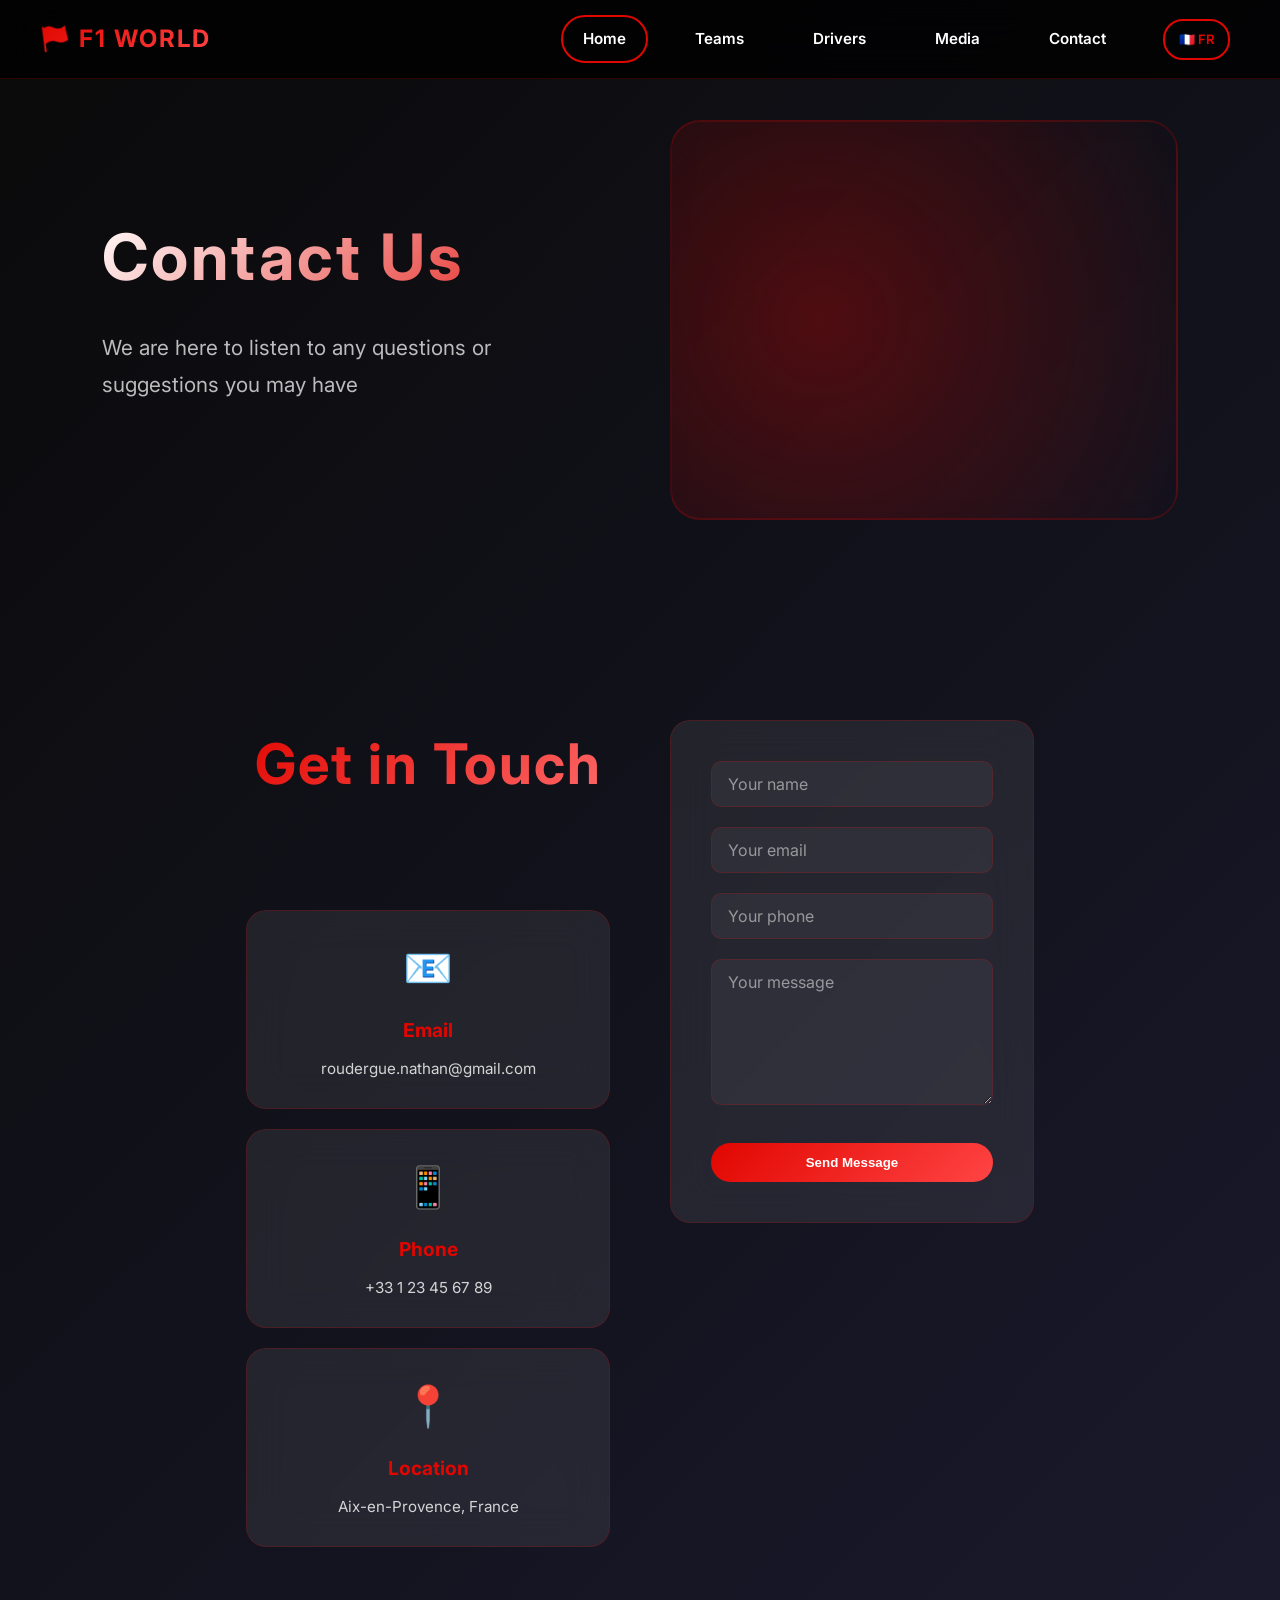
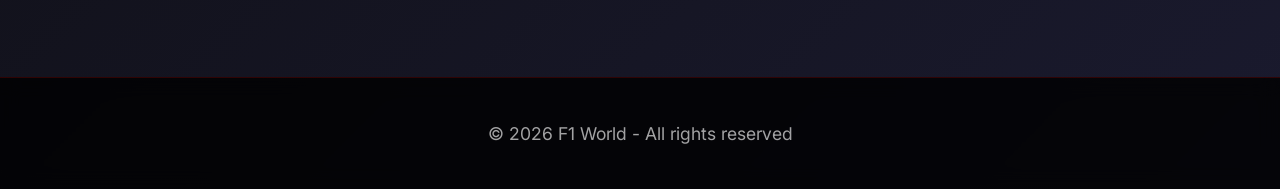
==== contact-en.html @ 401983ed "Add files via upload" ====
<!DOCTYPE html>
<html lang="en">
<head>
<meta charset="UTF-8">
<meta name="viewport" content="width=device-width, initial-scale=1.0">
<meta name="description" content="F1 World - Contact us">
<title>Contact - F1 World</title>
<link rel="stylesheet" href="style.css">
</head>
<body>

  <!-- HEADER -->
  <header>
    <div class="logo">🏁 F1 WORLD</div>
    <nav>
      <a href="index-en.html" class="active">Home</a>
      <a href="equipes-en.html">Teams</a>
      <a href="pilotes-en.html">Drivers</a>
      <a href="media-en.html">Media</a>
      <a href="contact-en.html">Contact</a>
      <a href="contact.html" class="lang-switcher">🇫🇷 FR</a>
    </nav>
  </header>

  <!-- HERO SECTION -->
  <section class="hero">
    <div class="hero-content">
      <h1>Contact Us</h1>
      <p class="hero-subtitle">We are here to listen to any questions or suggestions you may have</p>
    </div>
    <div class="hero-visual">
      <div class="animated-bg"></div>
    </div>
  </section>

  <!-- CONTACT SECTION -->
  <section class="contact-section">
    <div class="contact-container">
      <div class="contact-info">
        <h2>Get in Touch</h2>
        <div class="info-cards">
          <div class="info-card">
            <div class="info-icon">📧</div>
            <h3>Email</h3>
            <p>roudergue.nathan@gmail.com</p>
          </div>
          <div class="info-card">
            <div class="info-icon">📱</div>
            <h3>Phone</h3>
            <p>+33 1 23 45 67 89</p>
          </div>
          <div class="info-card">
            <div class="info-icon">📍</div>
            <h3>Location</h3>
            <p>Aix-en-Provence, France</p>
          </div>
        </div>
      </div>

      <form class="contact-form">
        <div class="form-group">
          <input type="text" placeholder="Your name" required>
        </div>

        <div class="form-group">
          <input type="email" placeholder="Your email" required>
        </div>

        <div class="form-group">
          <input type="tel" placeholder="Your phone">
        </div>

        <div class="form-group">
          <textarea placeholder="Your message" rows="6" required></textarea>
        </div>

        <button type="submit" class="btn btn-primary">Send Message</button>
      </form>
    </div>
  </section>

  <!-- FOOTER -->
  <footer>
    <div class="footer-content">
      <p>&copy; 2026 F1 World - All rights reserved</p>
    </div>
    <img class="f1-car" src="https://upload.wikimedia.org/wikipedia/commons/3/33/F1.svg" alt="F1 Car">
  </footer>

</body>
</html>
---- style.css ----
@import url('https://fonts.googleapis.com/css2?family=Orbitron:wght@400;700&family=Inter:wght@400;600;700&display=swap');

*{
margin:0;
padding:0;
box-sizing:border-box;
}

:root {
  --primary: #e10600;
  --dark-bg: #0a0a0a;
  --card-bg: rgba(255, 255, 255, 0.08);
  --transition: all 0.3s cubic-bezier(0.4, 0, 0.2, 1);
}

body{
font-family:'Inter','Orbitron', sans-serif;
background:linear-gradient(135deg,#0a0a0a 0%,#1a1a2e 100%);
color:white;
overflow-x:hidden;
line-height:1.6;
}

/* HEADER */
header{
position:fixed;
width:100%;
top:0;
display:flex;
justify-content:space-between;
align-items:center;
padding:15px 40px;
background:rgba(0,0,0,0.8);
backdrop-filter:blur(20px);
border-bottom:1px solid rgba(225,6,0,0.2);
z-index:1000;
transition:var(--transition);
}

header:hover{
background:rgba(0,0,0,0.95);
border-bottom-color:rgba(225,6,0,0.5);
}

.logo{
font-size:24px;
font-weight:700;
background:linear-gradient(135deg,#e10600,#ff4444);
-webkit-background-clip:text;
-webkit-text-fill-color:transparent;
background-clip:text;
letter-spacing:2px;
}

nav{
display:flex;
align-items:center;
gap:5px;
}

nav a{
color:white;
text-decoration:none;
margin:0 10px;
padding:10px 20px;
border-radius:25px;
border:2px solid transparent;
background:transparent;
cursor:pointer;
font-weight:600;
transition:var(--transition);
position:relative;
overflow:hidden;
font-size:0.95rem;
}

nav a::before{
content:'';
position:absolute;
inset:0;
background:#e10600;
z-index:-1;
border-radius:25px;
transform:scaleX(0);
transform-origin:left;
transition:var(--transition);
}

nav a:hover{
transform:translateY(-2px);
border-color:#e10600;
}

nav a:hover::before{
transform:scaleX(1);
}

nav a.active{
border-color:#e10600;
}

.lang-switcher{
margin-left:20px;
padding:8px 14px;
border:2px solid #e10600;
border-radius:20px;
font-size:13px;
font-weight:600;
transition:var(--transition);
background:transparent;
color:#e10600;
}

.lang-switcher:hover{
background-color:#e10600;
color:#000;
transform:translateY(-2px);
box-shadow:0 8px 20px rgba(225,6,0,0.4);
}

/* SECTIONS */
section{
padding:120px 8%;
display:flex;
flex-direction:column;
justify-content:center;
}

h2{
text-align:center;
margin-bottom:60px;
font-size:3.5rem;
font-weight:700;
background:linear-gradient(135deg,#e10600,#ff6b6b);
-webkit-background-clip:text;
-webkit-text-fill-color:transparent;
background-clip:text;
letter-spacing:2px;
}

h1{
font-size:4rem;
font-weight:700;
margin-bottom:20px;
letter-spacing:3px;
background:linear-gradient(135deg,#ffffff,#e10600);
-webkit-background-clip:text;
-webkit-text-fill-color:transparent;
background-clip:text;
}

p{
font-family:'Inter',sans-serif;
font-size:1.1rem;
line-height:1.8;
opacity:0.9;
}

/* HERO SECTION */
.hero{
display:grid;
grid-template-columns:1fr 1fr;
gap:60px;
align-items:center;
}

.hero-content{
z-index:2;
}

.hero-subtitle{
font-size:1.3rem;
color:rgba(255,255,255,0.8);
margin-bottom:30px;
}

.hero-visual{
position:relative;
height:400px;
}

.animated-bg{
position:absolute;
inset:0;
background:radial-gradient(circle at 30% 50%, rgba(225,6,0,0.3), transparent);
animation:pulse 4s ease-in-out infinite;
border-radius:30px;
border:2px solid rgba(225,6,0,0.2);
backdrop-filter:blur(10px);
}

@keyframes pulse{
0%, 100%{
transform:scale(1);
}
50%{
transform:scale(1.05);
}
}

/* INTRO SECTION */
.intro{
text-align:center;
}

.intro-container{
max-width:1000px;
margin:0 auto;
}

.features{
display:grid;
grid-template-columns:repeat(auto-fit,minmax(250px,1fr));
gap:30px;
margin-top:50px;
}

.feature-card{
background:var(--card-bg);
backdrop-filter:blur(20px);
border:2px solid rgba(225,6,0,0.2);
border-radius:20px;
padding:35px 25px;
text-align:center;
transition:var(--transition);
position:relative;
overflow:hidden;
}

.feature-card::before{
content:'';
position:absolute;
inset:0;
background:linear-gradient(135deg,rgba(225,6,0,0.15),transparent);
opacity:0;
transition:var(--transition);
}

.feature-card:hover{
transform:translateY(-15px);
border-color:#e10600;
box-shadow:0 20px 60px rgba(225,6,0,0.4);
}

.feature-card:hover::before{
opacity:1;
}

.feature-icon{
font-size:3rem;
margin-bottom:15px;
display:block;
}

.feature-card h3{
color:#e10600;
margin-bottom:12px;
font-size:1.4rem;
}

.feature-card p{
opacity:0.8;
margin-bottom:15px;
}

.feature-link{
color:#e10600;
font-size:1.5rem;
transition:var(--transition);
text-decoration:none;
}

.feature-link:hover{
transform:translateX(5px);
}

/* CARDS */
.cards{
display:grid;
grid-template-columns:repeat(auto-fit,minmax(280px,1fr));
gap:30px;
margin-top:40px;
}

.card{
background:var(--card-bg);
backdrop-filter:blur(20px);
border:1px solid rgba(225,6,0,0.2);
border-radius:25px;
overflow:hidden;
transition:var(--transition);
box-shadow:0 8px 32px rgba(0,0,0,0.3);
position:relative;
}

.card::before{
content:'';
position:absolute;
inset:0;
background:linear-gradient(135deg,rgba(225,6,0,0.1),transparent);
opacity:0;
transition:var(--transition);
pointer-events:none;
z-index:1;
}

.card img{
width:100%;
height:220px;
object-fit:cover;
transition:var(--transition);
}

.card-content{
padding:25px;
text-align:center;
position:relative;
z-index:2;
}

.card-content h3{
margin-bottom:12px;
font-size:1.3rem;
color:#e10600;
}

.card-content p{
font-size:0.95rem;
color:rgba(255,255,255,0.8);
}

.card:hover{
transform:translateY(-15px);
border-color:#e10600;
box-shadow:0 20px 60px rgba(225,6,0,0.4);
}

.card:hover img{
scale:1.1;
}

.card:hover::before{
opacity:1;
}

/* VIDEO */
iframe{
border-radius:25px;
border:2px solid rgba(225,6,0,0.2);
box-shadow:0 20px 60px rgba(225,6,0,0.3);
transition:var(--transition);
width:100%;
max-width:100%;
aspect-ratio:16/9;
}

iframe:hover{
border-color:#e10600;
box-shadow:0 25px 70px rgba(225,6,0,0.5);
}

/* CONTACT SECTION */
.contact-section{
padding:80px 8%;
}

.contact-container{
display:grid;
grid-template-columns:1fr 1fr;
gap:60px;
align-items:start;
max-width:1200px;
margin:0 auto;
}

.contact-info{
display:flex;
flex-direction:column;
}

.info-cards{
display:grid;
grid-template-columns:1fr;
gap:20px;
margin-top:40px;
}

.info-card{
background:var(--card-bg);
backdrop-filter:blur(20px);
border:1px solid rgba(225,6,0,0.2);
border-radius:20px;
padding:25px;
text-align:center;
transition:var(--transition);
}

.info-card:hover{
transform:translateY(-10px);
border-color:#e10600;
box-shadow:0 15px 50px rgba(225,6,0,0.3);
}

.info-icon{
font-size:2.5rem;
margin-bottom:15px;
}

.info-card h3{
color:#e10600;
margin-bottom:10px;
font-size:1.2rem;
}

.info-card p{
opacity:0.8;
font-size:0.95rem;
}

/* FORM */
.contact-form{
background:var(--card-bg);
backdrop-filter:blur(20px);
border:1px solid rgba(225,6,0,0.2);
border-radius:20px;
padding:40px;
transition:var(--transition);
}

.contact-form:hover{
border-color:#e10600;
box-shadow:0 20px 60px rgba(225,6,0,0.3);
}

.form-group{
margin-bottom:20px;
}

.contact-form input,
.contact-form textarea{
width:100%;
padding:12px 16px;
background:rgba(255,255,255,0.05);
border:1px solid rgba(225,6,0,0.2);
border-radius:10px;
color:white;
font-family:inherit;
font-size:1rem;
transition:var(--transition);
}

.contact-form input::placeholder,
.contact-form textarea::placeholder{
color:rgba(255,255,255,0.5);
}

.contact-form input:focus,
.contact-form textarea:focus{
outline:none;
background:rgba(255,255,255,0.1);
border-color:#e10600;
box-shadow:0 0 20px rgba(225,6,0,0.3);
}

.contact-form .btn{
width:100%;
margin-top:10px;
}

/* BUTTONS */
.btn{
display:inline-block;
padding:12px 30px;
background:#e10600;
color:white;
text-decoration:none;
border-radius:25px;
font-weight:600;
transition:var(--transition);
border:none;
cursor:pointer;
margin-top:20px;
}

.btn:hover{
transform:scale(1.05) translateY(-2px);
box-shadow:0 10px 30px rgba(225,6,0,0.5);
}

.btn-primary{
background:linear-gradient(135deg,#e10600,#ff4444);
}

/* FOOTER */
footer{
text-align:center;
padding:40px 20px;
background:rgba(0,0,0,0.8);
backdrop-filter:blur(10px);
border-top:1px solid rgba(225,6,0,0.2);
margin-top:50px;
font-size:0.95rem;
color:rgba(255,255,255,0.7);
position:relative;
}

/* F1 CAR ANIMATION */
.f1-car{
position:fixed;
bottom:20px;
left:-300px;
width:250px;
z-index:999;
animation:drive 15s linear infinite;
filter:drop-shadow(0 5px 20px rgba(225,6,0,0.4));
}

@keyframes drive{
0%{left:-300px;}
100%{left:110%;}
}

/* GALLERY SECTION */
.gallery-section{
padding:80px 8%;
}

.gallery-container{
max-width:1400px;
margin:0 auto;
}

.gallery-grid{
display:grid;
grid-template-columns:repeat(auto-fit,minmax(300px,1fr));
gap:30px;
margin-top:50px;
}

.gallery-grid .card img{
width:100%;
height:250px;
object-fit:cover;
transition:var(--transition);
}

.gallery-grid .card-content{
flex:1;
padding:25px;
background:linear-gradient(135deg,rgba(225,6,0,0.1),rgba(255,68,68,0.05));
display:flex;
flex-direction:column;
justify-content:space-between;
}

.gallery-grid .card-content h3{
font-size:1.3rem;
margin-bottom:8px;
}

.gallery-grid .card-content p{
font-size:0.9rem;
opacity:0.8;
margin:0;
}

.gallery-grid .card:hover img{
scale:1.1;
filter:brightness(0.8);
}

/* VIDEO SECTION */
.video-section{
padding:80px 8%;
}

.video-container{
display:grid;
grid-template-columns:repeat(auto-fit,minmax(400px,1fr));
gap:50px;
max-width:1200px;
margin:0 auto;
margin-top:50px;
}

.video-wrapper{
background:var(--card-bg);
backdrop-filter:blur(20px);
border:1px solid rgba(225,6,0,0.2);
border-radius:20px;
overflow:hidden;
transition:var(--transition);
}

.video-wrapper:hover{
border-color:#e10600;
box-shadow:0 20px 60px rgba(225,6,0,0.3);
}

.video-wrapper h3{
padding:20px 25px;
color:#e10600;
background:rgba(0,0,0,0.3);
margin:0;
font-size:1.2rem;
}

.video-wrapper iframe{
width:100%;
height:250px;
border:none;
display:block;
}

/* TEAMS SECTION */
.teams-section{
padding:80px 40px;
}

.section-header{
text-align:center;
margin-bottom:60px;
}

.section-header h2{
font-size:3.5rem;
margin-bottom:15px;
}

.section-subtitle{
font-size:1.1rem;
color:rgba(255,255,255,0.7);
margin:0;
}

.search-container{
max-width:500px;
margin:0 auto 40px;
position:relative;
}

.search-input{
width:100%;
padding:15px 20px;
background:rgba(255,255,255,0.08);
border:2px solid rgba(225,6,0,0.3);
border-radius:15px;
color:white;
font-size:1rem;
font-family:inherit;
transition:var(--transition);
}

.search-input::placeholder{
color:rgba(255,255,255,0.4);
}

.search-input:focus{
outline:none;
background:rgba(255,255,255,0.12);
border-color:#e10600;
box-shadow:0 0 20px rgba(225,6,0,0.3);
}

.search-hint{
font-size:0.85rem;
color:rgba(255,255,255,0.5);
margin-top:8px;
display:block;
text-align:center;
}

.teams-grid{
display:grid;
grid-template-columns:repeat(auto-fit,minmax(320px,1fr));
gap:30px;
max-width:1200px;
margin:0 auto;
padding:0 20px;
}

.team-card{
background:var(--card-bg);
backdrop-filter:blur(20px);
border:1px solid rgba(225,6,0,0.2);
border-radius:20px;
overflow:hidden;
transition:var(--transition);
display:flex;
flex-direction:column;
height:100%;
opacity:0;
transform:translateY(50px);
animation:fadeInUp 0.6s ease forwards;
}

.team-card:hover{
transform:translateY(-15px);
border-color:#e10600;
box-shadow:0 25px 70px rgba(225,6,0,0.4);
}

.team-card.visible{
opacity:1;
transform:translateY(0);
}

.team-header{
position:relative;
padding:30px 25px;
background:linear-gradient(135deg,rgba(225,6,0,0.1),rgba(255,68,68,0.05));
border-bottom:1px solid rgba(225,6,0,0.1);
display:flex;
align-items:center;
justify-content:space-between;
}

.team-avatar{
width:70px;
height:70px;
border-radius:15px;
display:flex;
align-items:center;
justify-content:center;
font-weight:700;
font-size:1.3rem;
color:white;
box-shadow:0 8px 25px rgba(225,6,0,0.3);
}

.team-badge{
background:#e10600;
color:white;
padding:6px 14px;
border-radius:20px;
font-size:0.85rem;
font-weight:600;
white-space:nowrap;
margin-left:15px;
}

.team-content{
padding:25px;
flex:1;
display:flex;
flex-direction:column;
justify-content:space-between;
}

.team-content h3{
color:#e10600;
font-size:1.4rem;
margin-bottom:8px;
}

.team-model{
color:rgba(255,255,255,0.6);
font-size:0.9rem;
margin-bottom:12px;
font-weight:600;
font-family:'Orbitron',monospace;
}

.team-description{
font-size:0.95rem;
color:rgba(255,255,255,0.8);
margin-bottom:15px;
line-height:1.6;
}

.team-link{
color:#e10600;
text-decoration:none;
font-weight:600;
transition:var(--transition);
display:inline-block;
margin-top:auto;
}

.team-link:hover{
transform:translateX(5px);
color:#ff6b6b;
}

/* DRIVERS SECTION */
.drivers-section{
padding:80px 8%;
}

.drivers-grid{
display:grid;
grid-template-columns:repeat(auto-fit,minmax(280px,1fr));
gap:30px;
max-width:1400px;
margin:50px auto 0;
}

.driver-card{
background:var(--card-bg);
backdrop-filter:blur(20px);
border:1px solid rgba(225,6,0,0.2);
border-radius:20px;
overflow:hidden;
transition:var(--transition);
display:flex;
flex-direction:column;
height:100%;
opacity:0;
transform:translateY(50px);
animation:fadeInUp 0.6s ease forwards;
}

@keyframes fadeInUp {
  to {
    opacity:1;
    transform:translateY(0);
  }
}

.driver-card.visible {
  opacity:1;
  transform:translateY(0);
}

.driver-card:hover{
transform:translateY(-15px);
border-color:#e10600;
box-shadow:0 25px 70px rgba(225,6,0,0.4);
}

.driver-image-wrapper{
position:relative;
padding:30px 20px;
background:linear-gradient(135deg,rgba(225,6,0,0.1),rgba(255,68,68,0.05));
display:flex;
justify-content:center;
align-items:center;
min-height:180px;
border-bottom:1px solid rgba(225,6,0,0.1);
}

.driver-avatar{
width:100px;
height:100px;
border-radius:20px;
display:flex;
align-items:center;
justify-content:center;
font-weight:700;
font-size:1.5rem;
color:white;
box-shadow:0 10px 30px rgba(225,6,0,0.3);
transition:var(--transition);
}

.driver-card:hover .driver-avatar{
scale:1.1;
}

.avatar-text{
letter-spacing:2px;
}

.driver-overlay{
position:absolute;
top:10px;
right:10px;
}

.driver-badge{
background:#e10600;
color:white;
padding:6px 12px;
border-radius:15px;
font-size:0.8rem;
font-weight:600;
box-shadow:0 4px 15px rgba(225,6,0,0.4);
}

.driver-content{
padding:25px;
flex:1;
display:flex;
flex-direction:column;
justify-content:space-between;
}

.driver-content h3{
color:#e10600;
font-size:1.3rem;
margin-bottom:6px;
}

.driver-number{
font-family:'Orbitron',monospace;
font-size:1.1rem;
font-weight:700;
color:rgba(255,255,255,0.9);
margin-bottom:4px;
}

.driver-team{
font-size:0.85rem;
color:rgba(255,255,255,0.6);
margin-bottom:10px;
font-weight:600;
}

.driver-desc{
font-size:0.9rem;
color:rgba(255,255,255,0.8);
margin:10px 0;
line-height:1.5;
}

.driver-link{
color:#e10600;
text-decoration:none;
font-weight:600;
transition:var(--transition);
display:inline-block;
margin-top:auto;
}

.driver-link:hover{
transform:translateX(5px);
color:#ff6b6b;
}

/* RESPONSIVE */
@media(max-width:768px){
header{
flex-direction:column;
padding:15px 20px;
}

nav{
margin-top:15px;
display:flex;
flex-wrap:wrap;
justify-content:center;
gap:10px;
}

section{
padding:80px 5%;
}

.hero{
grid-template-columns:1fr;
gap:30px;
}

.hero-visual{
height:300px;
}

h1{
font-size:2.5rem;
}

h2{
font-size:2.5rem;
}

.cards{
grid-template-columns:1fr;
}

.contact-container{
grid-template-columns:1fr;
gap:40px;
}

.teams-grid{
grid-template-columns:repeat(auto-fit,minmax(250px,1fr));
gap:20px;
}

.team-header{
padding:20px 15px;
}

.team-avatar{
width:60px;
height:60px;
font-size:1.1rem;
}

.team-badge{
font-size:0.75rem;
padding:5px 10px;
margin-left:10px;
}

.team-content{
padding:20px;
}

.team-content h3{
font-size:1.2rem;
}

.gallery-grid{
grid-template-columns:repeat(auto-fit,minmax(200px,1fr));
gap:20px;
}

.video-container{
grid-template-columns:1fr;
gap:30px;
}

.video-wrapper iframe{
height:300px;
}

.drivers-grid{
grid-template-columns:repeat(auto-fit,minmax(220px,1fr));
gap:20px;
}

.driver-image-wrapper{
padding:20px 15px;
min-height:150px;
}

.driver-avatar{
width:80px;
height:80px;
font-size:1.2rem;
}

.driver-content{
padding:19px;
}

.driver-content h3{
font-size:1.1rem;
}
}

@media(max-width:480px){
h1{
font-size:2rem;
}

h2{
font-size:1.8rem;
}

nav a{
padding:8px 12px;
font-size:0.8rem;
margin:0 5px;
}

.lang-switcher{
margin-left:10px;
padding:6px 10px;
font-size:12px;
}

.feature-card{
padding:25px 15px;
}

section{
padding:60px 4%;
}

.gallery-grid{
grid-template-columns:1fr;
}

.gallery-grid .card img{
height:200px;
}

.video-wrapper h3{
font-size:1rem;
padding:15px;
}

.video-wrapper iframe{
height:200px;
}

.teams-grid{
grid-template-columns:1fr;
}

.team-header{
flex-direction:column;
align-items:flex-start;
gap:10px;
}

.team-badge{
margin-left:0;
}

.team-avatar{
width:50px;
height:50px;
font-size:1rem;
}

.drivers-grid{
grid-template-columns:1fr;
}

.driver-avatar{
width:70px;
height:70px;
font-size:1rem;
}

.driver-content{
padding:15px;
}

.driver-badge{
font-size:0.7rem;
padding:5px 10px;
}
}

/* MODAL STYLES */
.modal {
  display: none;
  position: fixed;
  z-index: 2000;
  left: 0;
  top: 0;
  width: 100%;
  height: 100%;
  background-color: rgba(0, 0, 0, 0.9);
  animation: fadeIn 0.3s ease-in-out;
}

.modal.show {
  display: flex;
  justify-content: center;
  align-items: center;
}

@keyframes fadeIn {
  from {
    opacity: 0;
  }
  to {
    opacity: 1;
  }
}

.modal-content {
  position: relative;
  background-color: #0a0a0a;
  border: 2px solid rgba(225, 6, 0, 0.5);
  border-radius: 15px;
  max-width: 600px;
  width: 90%;
  max-height: 80vh;
  overflow: hidden;
  box-shadow: 0 0 50px rgba(225, 6, 0, 0.3);
  animation: slideUp 0.3s ease-out;
}

@keyframes slideUp {
  from {
    transform: translateY(50px);
    opacity: 0;
  }
  to {
    transform: translateY(0);
    opacity: 1;
  }
}

.modal-content img {
  width: 100%;
  height: auto;
  display: block;
  border-radius: 13px;
}

.close {
  position: absolute;
  top: 15px;
  right: 20px;
  color: #fff;
  font-size: 32px;
  font-weight: bold;
  cursor: pointer;
  background: rgba(225, 6, 0, 0.8);
  width: 40px;
  height: 40px;
  border-radius: 50%;
  display: flex;
  justify-content: center;
  align-items: center;
  transition: var(--transition);
  z-index: 2001;
}

.close:hover,
.close:focus {
  background: rgba(225, 6, 0, 1);
  transform: scale(1.1);
}

/* Button styling */
.team-link {
  background: none;
  border: 2px solid rgba(225, 6, 0, 0.6);
  color: #fff;
  padding: 10px 20px;
  border-radius: 8px;
  cursor: pointer;
  transition: var(--transition);
  font-size: 0.95rem;
  font-weight: 600;
}

.team-link:hover {
  background: rgba(225, 6, 0, 0.2);
  border-color: rgba(225, 6, 0, 1);
  transform: translateY(-2px);
}
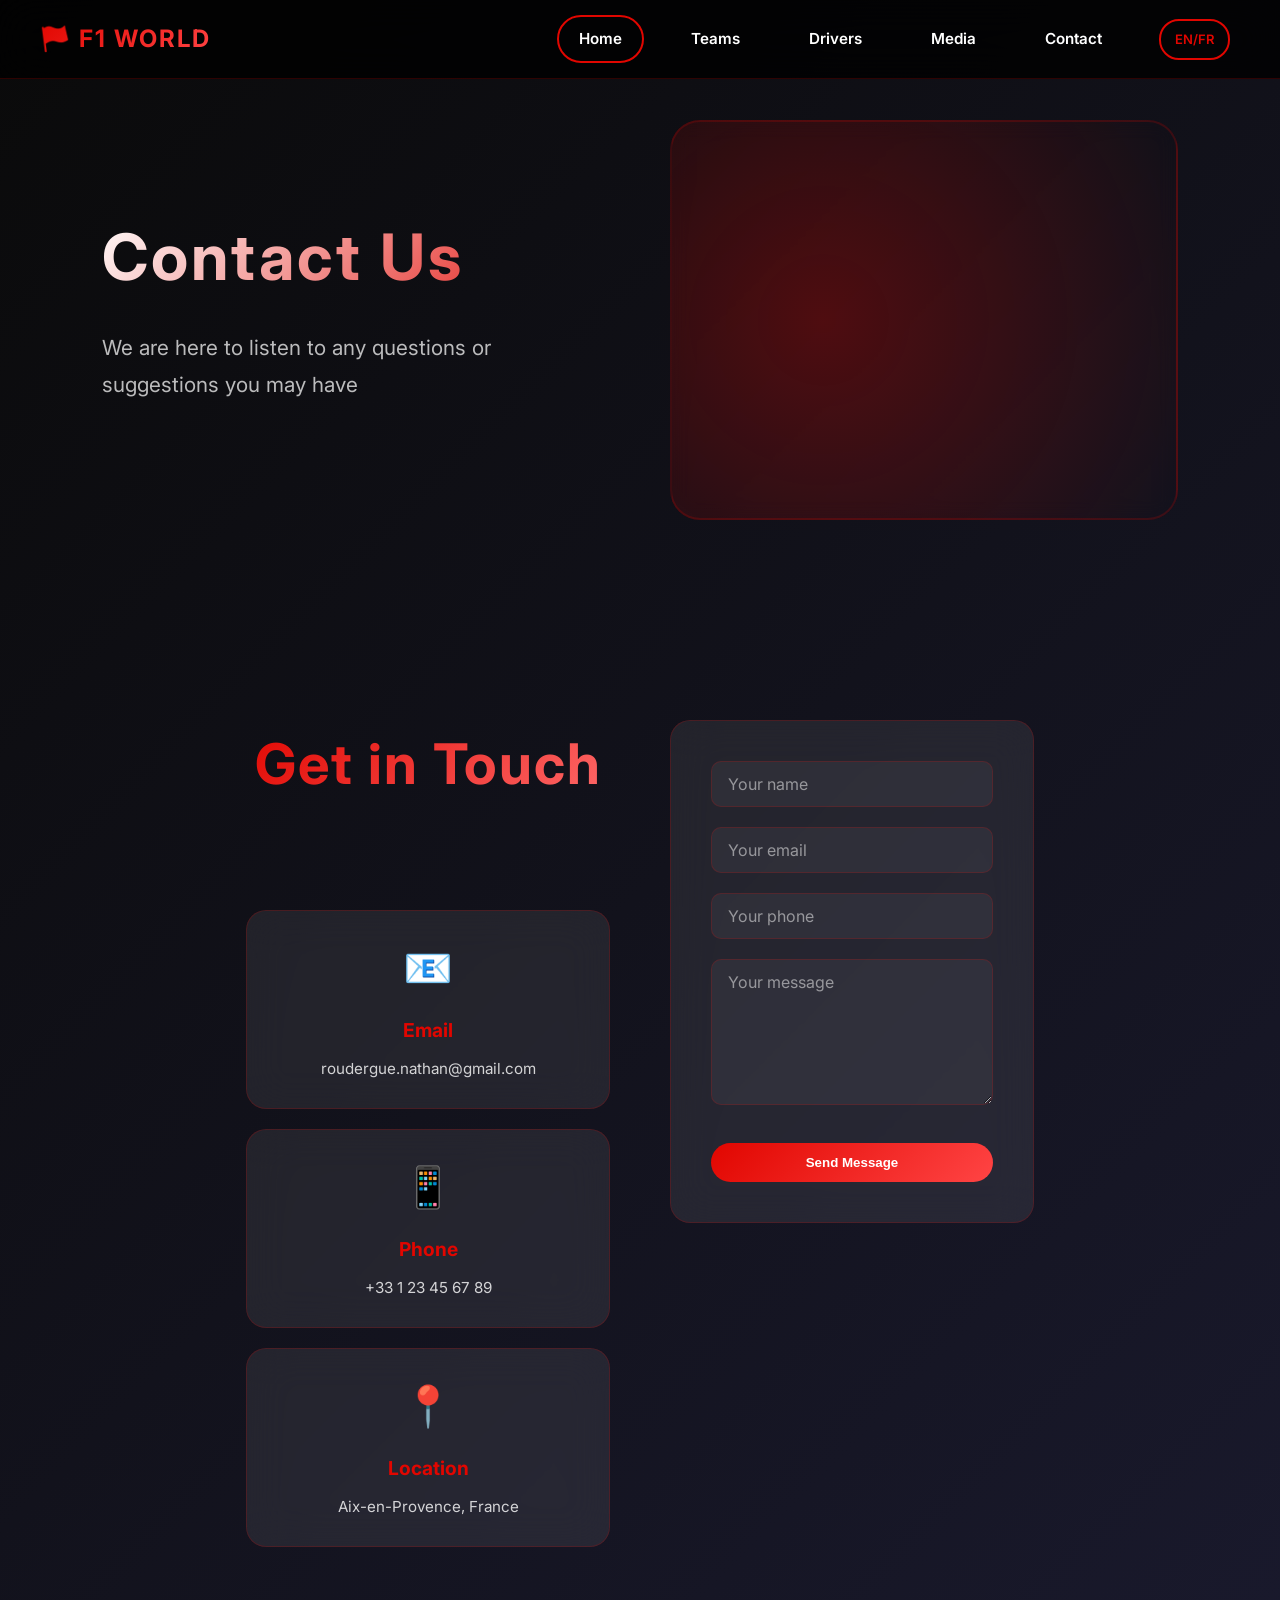
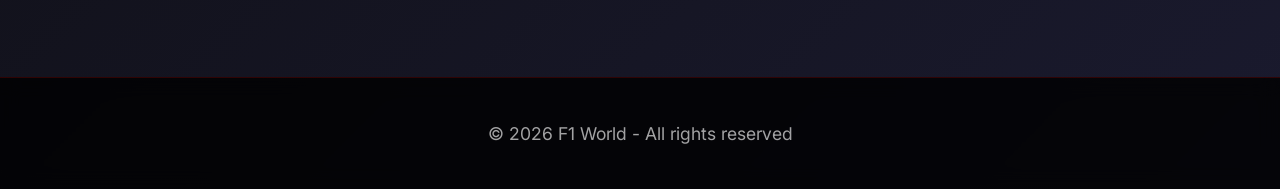
==== commit 540d4325: "Fix HTML formatting and update contact info" ====
--- a/contact-en.html
+++ b/contact-en.html
@@ -19,7 +19,7 @@
       <a href="pilotes-en.html">Drivers</a>
       <a href="media-en.html">Media</a>
       <a href="contact-en.html">Contact</a>
-      <a href="contact.html" class="lang-switcher">🇫🇷 FR</a>
+      <a href="contact.html" class="lang-switcher">EN/FR</a>
     </nav>
   </header>
 
@@ -90,3 +90,4 @@
 
 </body>
 </html>
+
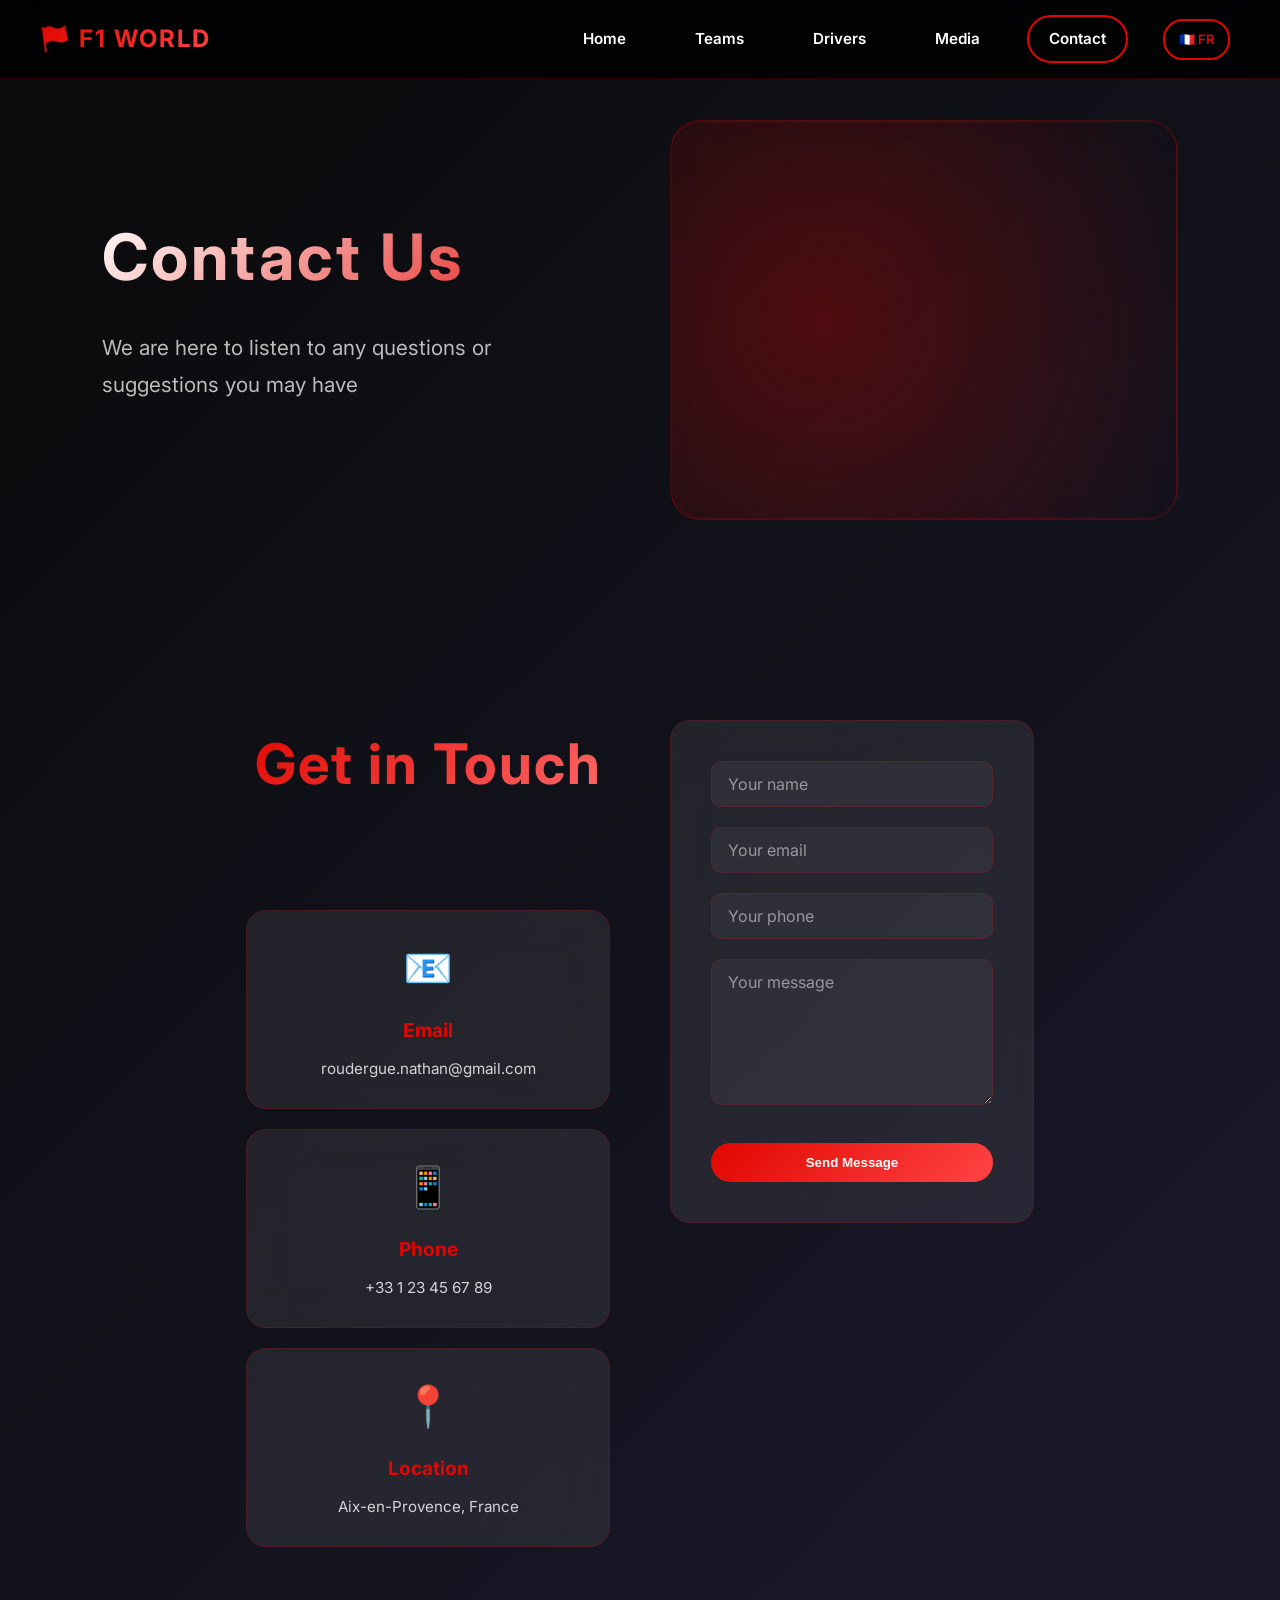
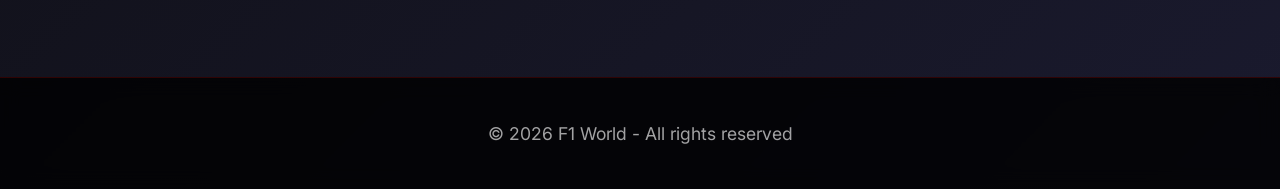
==== commit 80740abe: "Refactor contact-en.html structure and content" ====
--- a/contact-en.html
+++ b/contact-en.html
@@ -14,12 +14,12 @@
   <header>
     <div class="logo">🏁 F1 WORLD</div>
     <nav>
-      <a href="index-en.html" class="active">Home</a>
+      <a href="index-en.html">Home</a>
       <a href="equipes-en.html">Teams</a>
       <a href="pilotes-en.html">Drivers</a>
       <a href="media-en.html">Media</a>
-      <a href="contact-en.html">Contact</a>
-      <a href="contact.html" class="lang-switcher">EN/FR</a>
+      <a href="contact-en.html" class="active">Contact</a>
+      <a href="contact.html" class="lang-switcher">🇫🇷 FR</a>
     </nav>
   </header>
 
@@ -90,4 +90,3 @@
 
 </body>
 </html>
-
